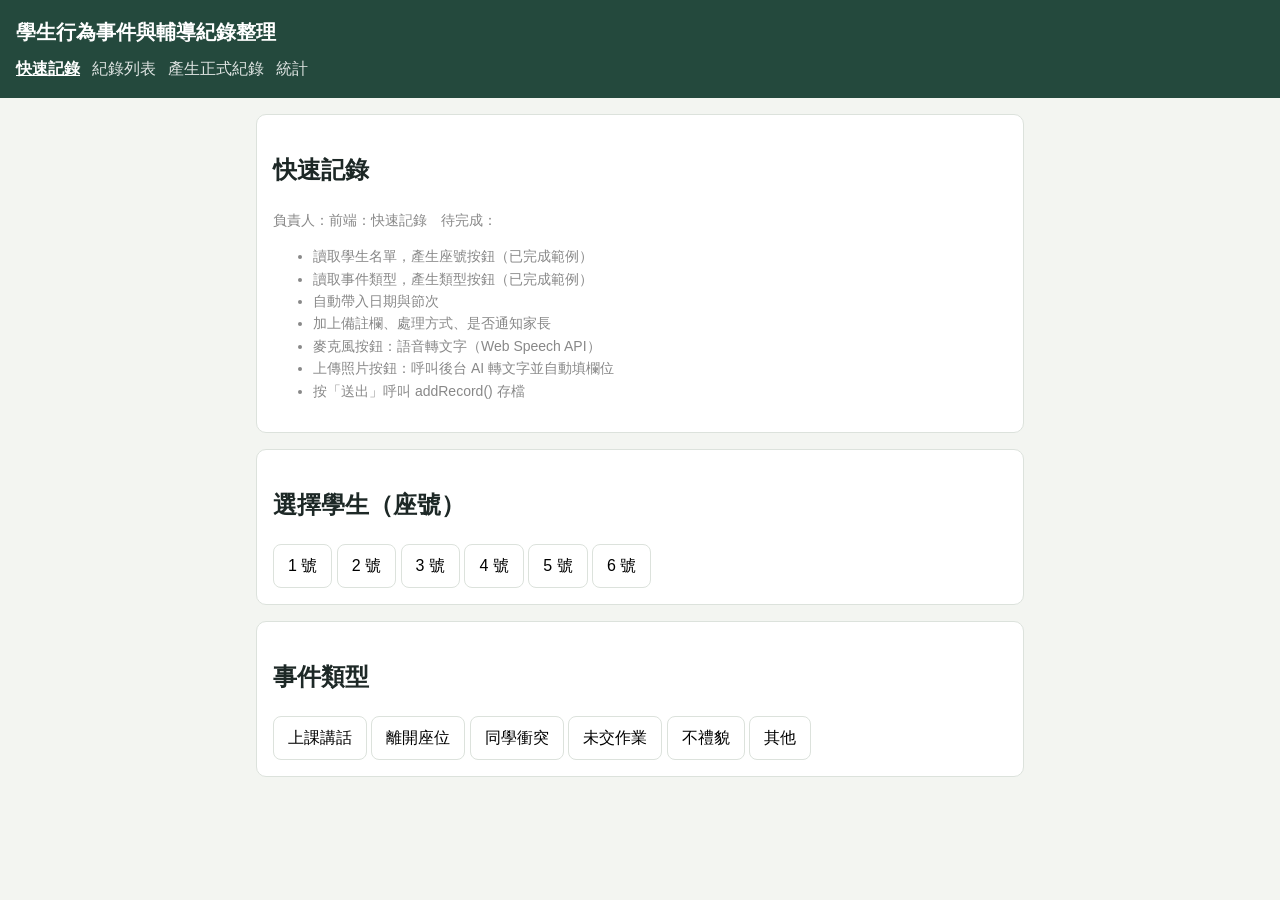
==== index.html @ 82817ef2 "Add files via upload" ====
<!DOCTYPE html>
<html lang="zh-Hant">
<head>
  <meta charset="utf-8">
  <meta name="viewport" content="width=device-width, initial-scale=1">
  <title>快速記錄｜學生行為事件與輔導紀錄整理</title>
  <link rel="stylesheet" href="css/style.css">
</head>
<body>
  <header>
    <h1>學生行為事件與輔導紀錄整理</h1>
    <nav>
      <a href="index.html" class="active">快速記錄</a>
      <a href="records.html">紀錄列表</a>
      <a href="report.html">產生正式紀錄</a>
      <a href="stats.html">統計</a>
    </nav>
  </header>
  <main>
    <div class="card">
      <h2>快速記錄</h2>
      <p class="todo">負責人：前端：快速記錄　待完成：</p>
      <ul class="todo">
        <li>讀取學生名單，產生座號按鈕（已完成範例）</li>
        <li>讀取事件類型，產生類型按鈕（已完成範例）</li>
        <li>自動帶入日期與節次</li>
        <li>加上備註欄、處理方式、是否通知家長</li>
        <li>麥克風按鈕：語音轉文字（Web Speech API）</li>
        <li>上傳照片按鈕：呼叫後台 AI 轉文字並自動填欄位</li>
        <li>按「送出」呼叫 addRecord() 存檔</li>
      </ul>
    </div>
    <div class="card">
      <h2>選擇學生（座號）</h2>
      <div id="seats"></div>
    </div>
    <div class="card">
      <h2>事件類型</h2>
      <div id="types"></div>
    </div>
  </main>
  <script src="js/storage.js"></script>
  <script>
    // 範例：從 storage.js 讀取資料，自動產生按鈕
    function pick(btn) {
      btn.parentElement.querySelectorAll('button').forEach(b => b.classList.remove('selected'));
      btn.classList.add('selected');
    }
    getStudents().then(list => {
      document.getElementById('seats').innerHTML =
        list.map(s => `<button onclick="pick(this)">${s.seat} 號</button>`).join(' ');
    });
    getTypes().then(list => {
      document.getElementById('types').innerHTML =
        list.map(t => `<button onclick="pick(this)">${t}</button>`).join(' ');
    });
  </script>
</body>
</html>
---- css/style.css ----
/* 共用樣式：所有頁面都會引入這個檔案 */
:root {
  --green: #24493D;
  --bg: #F3F5F1;
  --ink: #1D2826;
  --line: #DCE2DC;
}
* { box-sizing: border-box; }
body {
  margin: 0;
  background: var(--bg);
  color: var(--ink);
  font-family: "Noto Sans TC", "Microsoft JhengHei", sans-serif;
  line-height: 1.6;
}
header {
  background: var(--green);
  color: #fff;
  padding: 16px;
}
header h1 { margin: 0; font-size: 20px; }
nav { display: flex; gap: 12px; margin-top: 8px; flex-wrap: wrap; }
nav a { color: #fff; opacity: .85; text-decoration: none; }
nav a.active { opacity: 1; font-weight: bold; text-decoration: underline; }
main { max-width: 800px; margin: 0 auto; padding: 16px; }
.card {
  background: #fff;
  border: 1px solid var(--line);
  border-radius: 10px;
  padding: 16px;
  margin-bottom: 16px;
}
.todo { color: #888; font-size: 14px; }
button {
  font: inherit;
  padding: 8px 14px;
  border-radius: 8px;
  border: 1px solid var(--line);
  background: #fff;
  cursor: pointer;
}
button.selected { background: var(--green); color: #fff; }
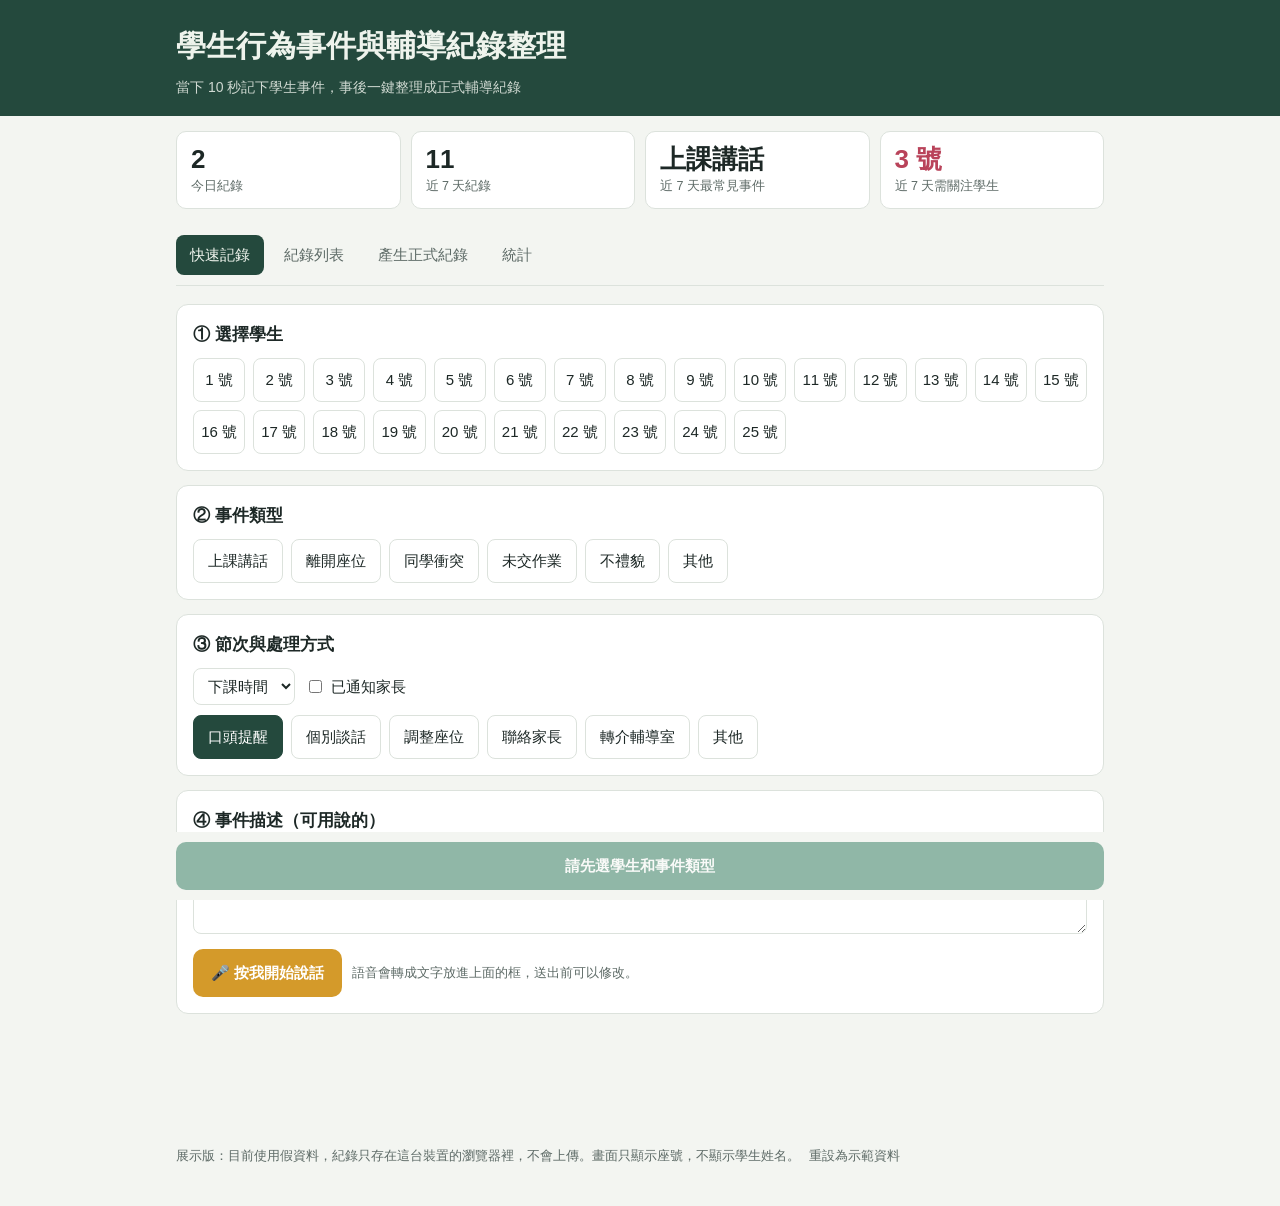
==== commit cea1977e: "Update index.html" ====
--- a/index.html
+++ b/index.html
@@ -1,59 +1,429 @@
 <!DOCTYPE html>
 <html lang="zh-Hant">
 <head>
-  <meta charset="utf-8">
-  <meta name="viewport" content="width=device-width, initial-scale=1">
-  <title>快速記錄｜學生行為事件與輔導紀錄整理</title>
-  <link rel="stylesheet" href="css/style.css">
+<meta charset="utf-8">
+<meta name="viewport" content="width=device-width, initial-scale=1">
+<title>學生行為事件與輔導紀錄整理</title>
+<style>
+/* ===== 共用樣式 ===== */
+:root{
+  --bg:#F3F5F1; --paper:#fff; --ink:#1D2826; --muted:#5E6B67; --line:#DCE2DC;
+  --board:#24493D; --board-ink:#EEF3EC; --accent:#2F7A5F; --warn:#B9435A; --chip:#E8EEE8; --gold:#D49A2A;
+}
+*{box-sizing:border-box}
+[hidden]{display:none!important}
+body{margin:0;background:var(--bg);color:var(--ink);font-family:"Noto Sans TC","PingFang TC","Microsoft JhengHei",sans-serif;font-size:15px;line-height:1.6}
+header{background:var(--board);color:var(--board-ink)}
+.wrap{max-width:960px;margin:0 auto;padding:0 16px}
+header .wrap{padding-top:22px;padding-bottom:18px;display:grid;gap:6px}
+header h1{margin:0;font-size:clamp(22px,4.5vw,30px)}
+header p{margin:0;opacity:.85;font-size:14px}
+.kpis{display:grid;grid-template-columns:repeat(4,1fr);gap:10px;margin-top:-1px;padding-top:16px}
+.kpi{background:var(--paper);border:1px solid var(--line);border-radius:10px;padding:12px 14px}
+.kpi .v{font-size:26px;font-weight:700;line-height:1.2}
+.kpi .l{font-size:12.5px;color:var(--muted)}
+.kpi.hot .v{color:var(--warn)}
+nav.tabs{position:sticky;top:0;z-index:5;background:var(--bg);display:flex;gap:6px;overflow-x:auto;padding:12px 0 10px;border-bottom:1px solid var(--line);margin-top:14px}
+nav.tabs button{flex:none;font:inherit;font-weight:500;border:0;border-radius:8px;padding:8px 14px;background:transparent;color:var(--muted);cursor:pointer}
+nav.tabs button[aria-selected="true"]{background:var(--board);color:var(--board-ink)}
+section{padding:18px 0 40px}
+.card{background:var(--paper);border:1px solid var(--line);border-radius:12px;padding:16px;margin-bottom:14px}
+.card h2{margin:0 0 10px;font-size:17px}
+.hint{font-size:13px;color:var(--muted);margin:0}
+.grid-seats{display:grid;grid-template-columns:repeat(auto-fill,minmax(52px,1fr));gap:8px}
+.chips{display:flex;flex-wrap:wrap;gap:8px}
+button.pick{font:inherit;border:1px solid var(--line);background:var(--paper);color:var(--ink);border-radius:8px;padding:9px 6px;cursor:pointer;min-height:44px}
+.chips button.pick{padding:8px 14px}
+button.pick[aria-pressed="true"]{background:var(--board);color:#fff;border-color:var(--board)}
+.row{display:flex;gap:10px;flex-wrap:wrap;align-items:center}
+select,input,textarea{font:inherit;border:1px solid var(--line);border-radius:8px;padding:8px 10px;background:var(--paper);color:var(--ink)}
+textarea{width:100%;min-height:90px;resize:vertical}
+.btn{font:inherit;font-weight:700;border:0;border-radius:10px;padding:12px 18px;background:var(--accent);color:#fff;cursor:pointer}
+.btn.ghost{background:var(--chip);color:var(--ink);font-weight:500}
+.btn.mic{background:var(--gold)}
+.btn.mic.on{background:var(--warn)}
+.btn:disabled{opacity:.5;cursor:not-allowed}
+.submit-bar{position:sticky;bottom:0;background:var(--bg);padding:10px 0;display:flex;gap:10px;align-items:center}
+.submit-bar .btn{flex:1}
+.toast{position:fixed;left:50%;bottom:24px;transform:translateX(-50%);background:var(--ink);color:#fff;padding:10px 18px;border-radius:999px;font-size:14px;z-index:20}
+table{width:100%;border-collapse:collapse;font-size:14px}
+th,td{text-align:left;padding:8px 6px;border-bottom:1px solid var(--line);vertical-align:top}
+th{font-size:12.5px;color:var(--muted);font-weight:500}
+.tag{display:inline-block;font-size:12px;padding:1px 8px;border-radius:4px;background:var(--chip)}
+.tag.yes{background:#F6DDE2;color:var(--warn)}
+.del{border:0;background:none;color:var(--muted);cursor:pointer;font-size:13px}
+.table-wrap{overflow-x:auto}
+.bars{display:grid;gap:10px}
+.bar .top{display:flex;justify-content:space-between;font-size:14px}
+.bar .track{height:16px;background:var(--chip);border-radius:4px;overflow:hidden}
+.bar .track span{display:block;height:100%;background:var(--accent)}
+.bar.first .track span{background:var(--warn)}
+.stats-grid{display:grid;grid-template-columns:1fr 1fr;gap:14px}
+#reportText{min-height:320px;font-size:14.5px;line-height:1.8}
+footer{font-size:12.5px;color:var(--muted);padding:10px 0 40px}
+@media (max-width:720px){.kpis{grid-template-columns:repeat(2,1fr)}.stats-grid{grid-template-columns:1fr}}
+@media print{header,nav,.kpis,footer,.no-print{display:none!important}section{padding:0}#reportText{border:0;min-height:0}}
+</style>
 </head>
 <body>
-  <header>
+
+<header>
+  <div class="wrap">
     <h1>學生行為事件與輔導紀錄整理</h1>
-    <nav>
-      <a href="index.html" class="active">快速記錄</a>
-      <a href="records.html">紀錄列表</a>
-      <a href="report.html">產生正式紀錄</a>
-      <a href="stats.html">統計</a>
-    </nav>
-  </header>
-  <main>
-    <div class="card">
-      <h2>快速記錄</h2>
-      <p class="todo">負責人：前端：快速記錄　待完成：</p>
-      <ul class="todo">
-        <li>讀取學生名單，產生座號按鈕（已完成範例）</li>
-        <li>讀取事件類型，產生類型按鈕（已完成範例）</li>
-        <li>自動帶入日期與節次</li>
-        <li>加上備註欄、處理方式、是否通知家長</li>
-        <li>麥克風按鈕：語音轉文字（Web Speech API）</li>
-        <li>上傳照片按鈕：呼叫後台 AI 轉文字並自動填欄位</li>
-        <li>按「送出」呼叫 addRecord() 存檔</li>
-      </ul>
-    </div>
-    <div class="card">
-      <h2>選擇學生（座號）</h2>
-      <div id="seats"></div>
-    </div>
-    <div class="card">
-      <h2>事件類型</h2>
-      <div id="types"></div>
-    </div>
-  </main>
-  <script src="js/storage.js"></script>
-  <script>
-    // 範例：從 storage.js 讀取資料，自動產生按鈕
-    function pick(btn) {
-      btn.parentElement.querySelectorAll('button').forEach(b => b.classList.remove('selected'));
-      btn.classList.add('selected');
-    }
-    getStudents().then(list => {
-      document.getElementById('seats').innerHTML =
-        list.map(s => `<button onclick="pick(this)">${s.seat} 號</button>`).join(' ');
-    });
-    getTypes().then(list => {
-      document.getElementById('types').innerHTML =
-        list.map(t => `<button onclick="pick(this)">${t}</button>`).join(' ');
-    });
-  </script>
+    <p>當下 10 秒記下學生事件，事後一鍵整理成正式輔導紀錄</p>
+  </div>
+</header>
+
+<main class="wrap">
+  <!-- ===== 上方摘要數字 ===== -->
+  <div class="kpis">
+    <div class="kpi"><div class="v" id="kToday">0</div><div class="l">今日紀錄</div></div>
+    <div class="kpi"><div class="v" id="kWeek">0</div><div class="l">近 7 天紀錄</div></div>
+    <div class="kpi"><div class="v" id="kType">—</div><div class="l">近 7 天最常見事件</div></div>
+    <div class="kpi hot"><div class="v" id="kSeat">—</div><div class="l">近 7 天需關注學生</div></div>
+  </div>
+
+  <nav class="tabs" role="tablist">
+    <button role="tab" data-tab="record" aria-selected="true">快速記錄</button>
+    <button role="tab" data-tab="list" aria-selected="false">紀錄列表</button>
+    <button role="tab" data-tab="report" aria-selected="false">產生正式紀錄</button>
+    <button role="tab" data-tab="stats" aria-selected="false">統計</button>
+  </nav>
+
+  <!-- ===== 分頁 1：快速記錄（負責人：＿＿＿） ===== -->
+  <section data-tab="record">
+    <div class="card">
+      <h2>① 選擇學生</h2>
+      <div class="grid-seats" id="seats"></div>
+    </div>
+    <div class="card">
+      <h2>② 事件類型</h2>
+      <div class="chips" id="types"></div>
+    </div>
+    <div class="card">
+      <h2>③ 節次與處理方式</h2>
+      <div class="row" style="margin-bottom:10px">
+        <select id="period" aria-label="節次"></select>
+        <label class="row" style="gap:6px"><input type="checkbox" id="notify"> 已通知家長</label>
+      </div>
+      <div class="chips" id="actions"></div>
+    </div>
+    <div class="card">
+      <h2>④ 事件描述（可用說的）</h2>
+      <textarea id="note" placeholder="例如：上課一直和隔壁同學講話，提醒兩次仍持續"></textarea>
+      <div class="row" style="margin-top:8px">
+        <button class="btn mic" id="micBtn" type="button">🎤 按我開始說話</button>
+        <p class="hint" id="micHint">語音會轉成文字放進上面的框，送出前可以修改。</p>
+      </div>
+    </div>
+    <div class="submit-bar">
+      <button class="btn" id="saveBtn" type="button" disabled>請先選學生和事件類型</button>
+    </div>
+  </section>
+
+  <!-- ===== 分頁 2：紀錄列表（負責人：＿＿＿） ===== -->
+  <section data-tab="list" hidden>
+    <div class="card">
+      <div class="row" style="margin-bottom:12px">
+        <select id="fSeat" aria-label="篩選座號"><option value="">全部學生</option></select>
+        <select id="fType" aria-label="篩選事件"><option value="">全部事件</option></select>
+        <span class="hint" id="listCount"></span>
+      </div>
+      <div class="table-wrap">
+        <table>
+          <thead><tr><th>時間</th><th>座號</th><th>節次</th><th>事件</th><th>描述</th><th>處理</th><th></th></tr></thead>
+          <tbody id="listBody"></tbody>
+        </table>
+      </div>
+    </div>
+  </section>
+
+  <!-- ===== 分頁 3：產生正式紀錄（負責人：＿＿＿） ===== -->
+  <section data-tab="report" hidden>
+    <div class="card no-print">
+      <div class="row">
+        <select id="rSeat" aria-label="學生"></select>
+        <label class="row" style="gap:6px">從 <input type="date" id="rFrom"></label>
+        <label class="row" style="gap:6px">到 <input type="date" id="rTo"></label>
+        <button class="btn" id="genBtn" type="button">產生紀錄</button>
+      </div>
+      <p class="hint" style="margin-top:8px">產生後可直接修改文字，確認無誤再複製或列印。</p>
+    </div>
+    <div class="card">
+      <textarea id="reportText" placeholder="選擇學生與日期範圍後，按「產生紀錄」"></textarea>
+      <div class="row no-print" style="margin-top:10px">
+        <button class="btn ghost" id="copyBtn" type="button">複製文字</button>
+        <button class="btn ghost" id="printBtn" type="button">列印</button>
+      </div>
+    </div>
+  </section>
+
+  <!-- ===== 分頁 4：統計（負責人：＿＿＿） ===== -->
+  <section data-tab="stats" hidden>
+    <p class="hint" style="margin-bottom:12px">統計範圍：全部紀錄</p>
+    <div class="stats-grid">
+      <div class="card"><h2>事件類型</h2><div class="bars" id="sType"></div></div>
+      <div class="card"><h2>哪一節最常發生</h2><div class="bars" id="sPeriod"></div></div>
+      <div class="card"><h2>紀錄最多的學生（前 5 名）</h2><div class="bars" id="sSeat"></div></div>
+      <div class="card"><h2>處理方式</h2><div class="bars" id="sAction"></div></div>
+    </div>
+  </section>
+
+  <footer>
+    展示版：目前使用假資料，紀錄只存在這台裝置的瀏覽器裡，不會上傳。畫面只顯示座號，不顯示學生姓名。
+    <button class="del" id="resetBtn" type="button">重設為示範資料</button>
+  </footer>
+</main>
+
+<div class="toast" id="toast" hidden></div>
+
+<script>
+/* ===== 設定（之後改由 Google 試算表讀取） ===== */
+const CLASS_NAME = '501';
+const SEAT_COUNT = 25;
+const TYPES = ['上課講話', '離開座位', '同學衝突', '未交作業', '不禮貌', '其他'];
+const ACTIONS = ['口頭提醒', '個別談話', '調整座位', '聯絡家長', '轉介輔導室', '其他'];
+const PERIODS = [
+  ['早自習', '07:40', '08:30'], ['第一節', '08:40', '09:20'], ['第二節', '09:30', '10:10'],
+  ['第三節', '10:30', '11:10'], ['第四節', '11:20', '12:00'], ['午休', '12:00', '13:25'],
+  ['第五節', '13:30', '14:10'], ['第六節', '14:20', '15:00'], ['第七節', '15:10', '15:50'],
+  ['下課時間', '', '']
+];
+const STORE_KEY = 'behavior-records-v1';
+
+/* ===== 資料存取（之後改成呼叫 Apps Script，其他程式不用動） ===== */
+function pad(n) { return String(n).padStart(2, '0'); }
+function fmtDate(d) { return d.getFullYear() + '-' + pad(d.getMonth() + 1) + '-' + pad(d.getDate()); }
+function fmtTime(d) { return fmtDate(d) + ' ' + pad(d.getHours()) + ':' + pad(d.getMinutes()); }
+
+function demoRecords() {
+  // 以今天為基準，產生近兩週的假資料
+  const seed = [
+    [0, '09:35', 3, '第二節', '上課講話', '和隔壁同學聊天，提醒兩次仍持續', '口頭提醒', false],
+    [0, '13:40', 12, '第五節', '同學衝突', '打掃時與 7 號爭執推擠', '個別談話', true],
+    [1, '08:50', 3, '第一節', '未交作業', '數學習作未交', '口頭提醒', false],
+    [1, '10:35', 18, '第三節', '離開座位', '上課中多次離座走動', '調整座位', false],
+    [1, '13:35', 3, '第五節', '上課講話', '午休後精神亢奮，持續講話', '個別談話', false],
+    [2, '09:40', 7, '第二節', '不禮貌', '被提醒時頂嘴', '個別談話', false],
+    [2, '14:25', 12, '第六節', '上課講話', '', '口頭提醒', false],
+    [3, '08:45', 21, '第一節', '未交作業', '國語作業連續第三天未交', '聯絡家長', true],
+    [3, '11:25', 3, '第四節', '離開座位', '', '口頭提醒', false],
+    [4, '13:45', 18, '第五節', '同學衝突', '下課搶球發生口角', '個別談話', false],
+    [6, '09:30', 12, '第二節', '上課講話', '', '口頭提醒', false],
+    [7, '13:30', 3, '第五節', '不禮貌', '對科任老師沒禮貌回話', '聯絡家長', true],
+    [8, '10:40', 9, '第三節', '其他', '身體不舒服趴睡，已請保健室協助', '其他', false],
+    [9, '08:40', 21, '第一節', '未交作業', '', '口頭提醒', false],
+    [10, '14:30', 12, '第六節', '同學衝突', '分組活動時與同學爭吵', '轉介輔導室', true],
+    [12, '13:40', 7, '第五節', '上課講話', '', '口頭提醒', false]
+  ];
+  return seed.map(function (s, i) {
+    const d = new Date(); d.setDate(d.getDate() - s[0]);
+    const hm = s[1].split(':'); d.setHours(+hm[0], +hm[1], 0, 0);
+    return { id: 'demo' + i, time: fmtTime(d), class: CLASS_NAME, seat: s[2], period: s[3], type: s[4], note: s[5], action: s[6], notifyParent: s[7] };
+  });
+}
+let memoryRecords = null; // 瀏覽器不允許儲存時的備用
+function loadRecords() {
+  try {
+    const raw = localStorage.getItem(STORE_KEY);
+    if (raw) return JSON.parse(raw);
+  } catch (e) {}
+  if (memoryRecords) return memoryRecords;
+  const demo = demoRecords(); saveRecords(demo); return demo;
+}
+function saveRecords(list) {
+  memoryRecords = list;
+  try { localStorage.setItem(STORE_KEY, JSON.stringify(list)); } catch (e) {}
+}
+function addRecord(r) { const list = loadRecords(); list.push(r); saveRecords(list); }
+function deleteRecord(id) { saveRecords(loadRecords().filter(function (r) { return r.id !== id; })); }
+
+/* ===== 小工具 ===== */
+const $ = function (id) { return document.getElementById(id); };
+function esc(s) { return String(s).replace(/[&<>"]/g, function (c) { return { '&': '&amp;', '<': '&lt;', '>': '&gt;', '"': '&quot;' }[c]; }); }
+function toast(msg) { const t = $('toast'); t.textContent = msg; t.hidden = false; clearTimeout(toast.t); toast.t = setTimeout(function () { t.hidden = true; }, 2200); }
+function countBy(list, key) { const m = {}; list.forEach(function (r) { m[r[key]] = (m[r[key]] || 0) + 1; }); return Object.entries(m).sort(function (a, b) { return b[1] - a[1]; }); }
+function sortedRecords() { return loadRecords().slice().sort(function (a, b) { return b.time.localeCompare(a.time); }); }
+function currentPeriod() {
+  const now = new Date(); const hm = pad(now.getHours()) + ':' + pad(now.getMinutes());
+  const p = PERIODS.find(function (p) { return p[1] && hm >= p[1] && hm <= p[2]; });
+  return p ? p[0] : '下課時間';
+}
+
+/* ===== 分頁切換 ===== */
+const tabBtns = document.querySelectorAll('nav.tabs button');
+tabBtns.forEach(function (b) {
+  b.addEventListener('click', function () {
+    tabBtns.forEach(function (x) { x.setAttribute('aria-selected', x === b); });
+    document.querySelectorAll('section[data-tab]').forEach(function (s) { s.hidden = s.dataset.tab !== b.dataset.tab; });
+    renderAll();
+  });
+});
+
+/* ===== 分頁 1：快速記錄 ===== */
+const form = { seat: null, type: null, action: '口頭提醒' };
+function pickGroup(containerId, values, key, labelFn) {
+  $(containerId).innerHTML = values.map(function (v) {
+    return '<button type="button" class="pick" data-v="' + esc(v) + '" aria-pressed="' + (form[key] == v) + '">' + esc(labelFn ? labelFn(v) : v) + '</button>';
+  }).join('');
+  $(containerId).onclick = function (e) {
+    const b = e.target.closest('button.pick'); if (!b) return;
+    form[key] = key === 'seat' ? +b.dataset.v : b.dataset.v;
+    this.querySelectorAll('button').forEach(function (x) { x.setAttribute('aria-pressed', x === b); });
+    updateSaveBtn();
+  };
+}
+function setupRecordForm() {
+  const seats = []; for (let i = 1; i <= SEAT_COUNT; i++) seats.push(i);
+  pickGroup('seats', seats, 'seat', function (v) { return v + ' 號'; });
+  pickGroup('types', TYPES, 'type');
+  pickGroup('actions', ACTIONS, 'action');
+  $('period').innerHTML = PERIODS.map(function (p) { return '<option>' + p[0] + '</option>'; }).join('');
+  $('period').value = currentPeriod();
+}
+function updateSaveBtn() {
+  const ok = form.seat && form.type;
+  $('saveBtn').disabled = !ok;
+  $('saveBtn').textContent = ok ? '送出：' + form.seat + ' 號・' + form.type : '請先選學生和事件類型';
+}
+$('saveBtn').addEventListener('click', function () {
+  addRecord({
+    id: 'r' + Date.now(), time: fmtTime(new Date()), class: CLASS_NAME, seat: form.seat,
+    period: $('period').value, type: form.type, note: $('note').value.trim(),
+    action: form.action, notifyParent: $('notify').checked
+  });
+  toast('已記錄：' + form.seat + ' 號・' + form.type);
+  form.seat = null; form.type = null; form.action = '口頭提醒';
+  $('note').value = ''; $('notify').checked = false;
+  setupRecordForm(); updateSaveBtn(); renderKpis();
+});
+
+/* ===== 語音輸入（Web Speech API） ===== */
+(function setupMic() {
+  const SR = window.SpeechRecognition || window.webkitSpeechRecognition;
+  const btn = $('micBtn');
+  if (!SR) {
+    btn.disabled = true;
+    $('micHint').textContent = '這個瀏覽器不支援語音輸入，可改用手機鍵盤上的麥克風。';
+    return;
+  }
+  const rec = new SR(); rec.lang = 'zh-TW'; rec.interimResults = true; rec.continuous = false;
+  let base = '', on = false;
+  rec.onresult = function (e) {
+    let text = ''; for (let i = 0; i < e.results.length; i++) text += e.results[i][0].transcript;
+    $('note').value = base + text;
+  };
+  rec.onend = function () { on = false; btn.classList.remove('on'); btn.textContent = '🎤 按我開始說話'; };
+  rec.onerror = function (e) { $('micHint').textContent = '語音辨識失敗（' + e.error + '），請確認已允許使用麥克風。'; };
+  btn.addEventListener('click', function () {
+    if (on) { rec.stop(); return; }
+    base = $('note').value ? $('note').value + '，' : '';
+    try { rec.start(); on = true; btn.classList.add('on'); btn.textContent = '⏹ 說完了，按我停止'; } catch (e) {}
+  });
+})();
+
+/* ===== 分頁 2：紀錄列表 ===== */
+function renderList() {
+  const fs = $('fSeat').value, ft = $('fType').value;
+  const list = sortedRecords().filter(function (r) { return (!fs || r.seat == fs) && (!ft || r.type === ft); });
+  $('listCount').textContent = '共 ' + list.length + ' 筆';
+  $('listBody').innerHTML = list.map(function (r) {
+    return '<tr><td>' + esc(r.time.slice(5)) + '</td><td>' + r.seat + ' 號</td><td>' + esc(r.period) + '</td>' +
+      '<td><span class="tag">' + esc(r.type) + '</span></td><td>' + esc(r.note || '—') + '</td>' +
+      '<td>' + esc(r.action) + (r.notifyParent ? ' <span class="tag yes">已通知家長</span>' : '') + '</td>' +
+      '<td><button class="del" data-id="' + esc(r.id) + '">刪除</button></td></tr>';
+  }).join('') || '<tr><td colspan="7" class="hint">沒有符合的紀錄</td></tr>';
+}
+function setupFilters() {
+  let opts = '<option value="">全部學生</option>';
+  for (let i = 1; i <= SEAT_COUNT; i++) opts += '<option value="' + i + '">' + i + ' 號</option>';
+  $('fSeat').innerHTML = opts;
+  $('fType').innerHTML = '<option value="">全部事件</option>' + TYPES.map(function (t) { return '<option>' + t + '</option>'; }).join('');
+  $('fSeat').onchange = $('fType').onchange = renderList;
+  $('listBody').onclick = function (e) {
+    const b = e.target.closest('button.del'); if (!b) return;
+    deleteRecord(b.dataset.id); renderList(); renderKpis(); toast('已刪除一筆紀錄');
+  };
+}
+
+/* ===== 分頁 3：產生正式紀錄 ===== */
+function setupReport() {
+  let opts = ''; for (let i = 1; i <= SEAT_COUNT; i++) opts += '<option value="' + i + '">' + i + ' 號</option>';
+  $('rSeat').innerHTML = opts;
+  const today = new Date(), from = new Date(); from.setDate(today.getDate() - 13);
+  $('rFrom').value = fmtDate(from); $('rTo').value = fmtDate(today);
+  const top = countBy(loadRecords(), 'seat')[0]; if (top) $('rSeat').value = top[0];
+}
+$('genBtn').addEventListener('click', function () {
+  const seat = +$('rSeat').value, from = $('rFrom').value, to = $('rTo').value;
+  const list = loadRecords().filter(function (r) { const d = r.time.slice(0, 10); return r.seat === seat && d >= from && d <= to; })
+    .sort(function (a, b) { return a.time.localeCompare(b.time); });
+  if (!list.length) { $('reportText').value = ''; toast('這段期間沒有 ' + seat + ' 號的紀錄'); return; }
+  const types = countBy(list, 'type').map(function (t) { return t[0] + ' ' + t[1] + ' 次'; }).join('、');
+  const notified = list.filter(function (r) { return r.notifyParent; }).length;
+  const lines = [];
+  lines.push('學生輔導紀錄');
+  lines.push('');
+  lines.push('一、基本資料');
+  lines.push('班級：' + CLASS_NAME + '　座號：' + seat + ' 號　姓名：＿＿＿＿＿＿');
+  lines.push('紀錄期間：' + from + ' 至 ' + to);
+  lines.push('');
+  lines.push('二、事件摘要');
+  lines.push('期間共記錄 ' + list.length + ' 次事件，類型分布為：' + types + '。其中 ' + notified + ' 次已通知家長。');
+  lines.push('');
+  lines.push('三、事件經過');
+  list.forEach(function (r, i) {
+    lines.push((i + 1) + '. ' + r.time.slice(0, 10) + '（' + r.period + '）' + r.type + (r.note ? '：' + r.note : '') + '。處理方式：' + r.action + (r.notifyParent ? '，已通知家長' : '') + '。');
+  });
+  lines.push('');
+  lines.push('四、教師觀察與後續追蹤');
+  lines.push('（請老師補充：學生近況、可能原因、後續輔導計畫）');
+  lines.push('');
+  lines.push('紀錄教師：＿＿＿＿＿＿　日期：' + fmtDate(new Date()));
+  $('reportText').value = lines.join('\n');
+  toast('已產生，可直接修改內容');
+});
+$('copyBtn').addEventListener('click', function () {
+  const t = $('reportText');
+  if (!t.value) return;
+  (navigator.clipboard ? navigator.clipboard.writeText(t.value) : Promise.reject())
+    .then(function () { toast('已複製'); })
+    .catch(function () { t.select(); document.execCommand('copy'); toast('已複製'); });
+});
+$('printBtn').addEventListener('click', function () { window.print(); });
+
+/* ===== 分頁 4：統計 ===== */
+function bars(id, pairs, labelFn) {
+  const max = pairs.length ? pairs[0][1] : 1;
+  $(id).innerHTML = pairs.map(function (p, i) {
+    return '<div class="bar' + (i === 0 ? ' first' : '') + '"><div class="top"><span>' + esc(labelFn ? labelFn(p[0]) : p[0]) + '</span><b>' + p[1] + '</b></div>' +
+      '<div class="track"><span style="width:' + (p[1] / max * 100) + '%"></span></div></div>';
+  }).join('') || '<p class="hint">還沒有紀錄</p>';
+}
+function renderStats() {
+  const list = loadRecords();
+  bars('sType', countBy(list, 'type'));
+  bars('sPeriod', countBy(list, 'period'));
+  bars('sSeat', countBy(list, 'seat').slice(0, 5), function (s) { return s + ' 號'; });
+  bars('sAction', countBy(list, 'action'));
+}
+
+/* ===== 上方摘要數字 ===== */
+function renderKpis() {
+  const list = loadRecords(), today = fmtDate(new Date());
+  const weekAgo = new Date(); weekAgo.setDate(weekAgo.getDate() - 6);
+  const week = list.filter(function (r) { return r.time.slice(0, 10) >= fmtDate(weekAgo); });
+  $('kToday').textContent = list.filter(function (r) { return r.time.slice(0, 10) === today; }).length;
+  $('kWeek').textContent = week.length;
+  const t = countBy(week, 'type')[0], s = countBy(week, 'seat')[0];
+  $('kType').textContent = t ? t[0] : '—';
+  $('kSeat').textContent = s ? s[0] + ' 號' : '—';
+}
+
+function renderAll() { renderKpis(); renderList(); renderStats(); }
+$('resetBtn').addEventListener('click', function () { saveRecords(demoRecords()); setupReport(); renderAll(); toast('已重設為示範資料'); });
+
+setupRecordForm(); setupFilters(); setupReport(); renderAll();
+</script>
 </body>
 </html>
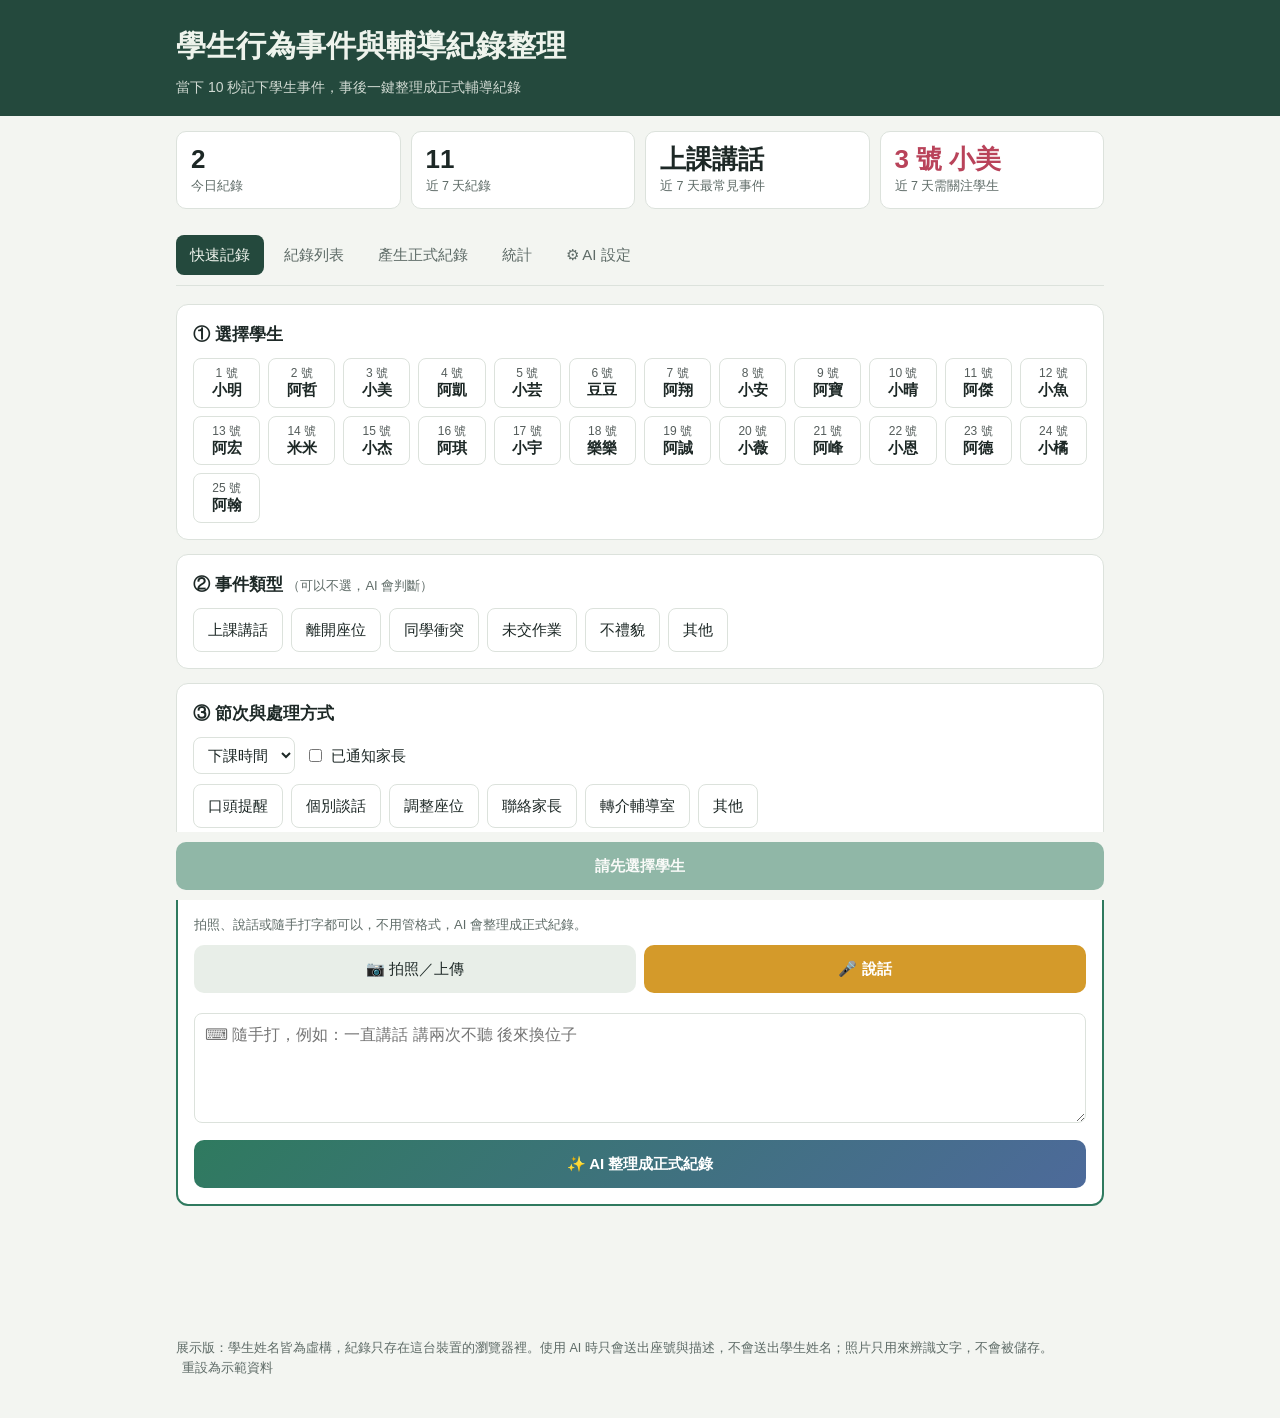
==== commit 66034843: "Update print statement from 'Hello' to 'Goodbye'" ====
--- a/index.html
+++ b/index.html
@@ -30,7 +30,10 @@
 .card{background:var(--paper);border:1px solid var(--line);border-radius:12px;padding:16px;margin-bottom:14px}
 .card h2{margin:0 0 10px;font-size:17px}
 .hint{font-size:13px;color:var(--muted);margin:0}
-.grid-seats{display:grid;grid-template-columns:repeat(auto-fill,minmax(52px,1fr));gap:8px}
+.grid-seats{display:grid;grid-template-columns:repeat(auto-fill,minmax(64px,1fr));gap:8px}
+.grid-seats button.pick{display:flex;flex-direction:column;align-items:center;line-height:1.25;padding:7px 4px}
+.grid-seats .no{font-size:12px;opacity:.75}
+.grid-seats .nm{font-weight:700}
 .chips{display:flex;flex-wrap:wrap;gap:8px}
 button.pick{font:inherit;border:1px solid var(--line);background:var(--paper);color:var(--ink);border-radius:8px;padding:9px 6px;cursor:pointer;min-height:44px}
 .chips button.pick{padding:8px 14px}
@@ -60,6 +63,38 @@
 .bar.first .track span{background:var(--warn)}
 .stats-grid{display:grid;grid-template-columns:1fr 1fr;gap:14px}
 #reportText{min-height:320px;font-size:14.5px;line-height:1.8}
+
+.quick{border:2px solid var(--accent)}
+.quick textarea{min-height:110px;font-size:16px}
+.btn.ai{background:linear-gradient(135deg,#2F7A5F,#4D6A9A)}
+.status{font-size:13.5px;margin:8px 0 0;padding:8px 12px;border-radius:8px;background:var(--chip)}
+.status.ok{background:#E3F1EA;color:#1F5A44}
+.status.warn{background:#FBEFD9;color:#7A5410}
+.status.err{background:#F6DDE2;color:var(--warn)}
+.filled{animation:flash 1.2s ease}
+@keyframes flash{0%{box-shadow:0 0 0 3px var(--gold)}100%{box-shadow:none}}
+.ai-badge{display:inline-block;font-size:12px;padding:1px 8px;border-radius:999px;background:#E3EAF5;color:#33507F;margin-left:6px;vertical-align:middle}
+.set-row{display:grid;gap:8px;margin-bottom:12px}
+.set-row input{width:100%}
+
+.inputs{display:flex;gap:8px;flex-wrap:wrap;margin-bottom:10px}
+.inputs .btn{flex:1;min-width:110px;text-align:center}
+.thumbs{display:flex;gap:8px;flex-wrap:wrap;margin-bottom:10px}
+.thumb{position:relative}
+.thumb img{width:84px;height:84px;object-fit:cover;border-radius:8px;border:1px solid var(--line);display:block}
+.thumb button{position:absolute;top:-6px;right:-6px;width:24px;height:24px;border-radius:50%;border:0;background:var(--ink);color:#fff;cursor:pointer;font-size:13px}
+.result{margin-top:14px;padding:14px;border-radius:10px;background:#F2F6F3;border:1px dashed var(--accent)}
+.result h3{margin:0 0 8px;font-size:15px}
+.raw{font-size:12.5px;color:var(--muted);margin-top:4px}
+.who{white-space:nowrap}
+.recs{display:grid;gap:10px}
+.rec{border:1px solid var(--line);border-radius:10px;padding:12px 14px;display:grid;gap:6px}
+.rec .head{display:flex;justify-content:space-between;align-items:baseline;gap:8px;flex-wrap:wrap}
+.rec .head b{font-size:16px}
+.rec .meta{font-size:13px;color:var(--muted)}
+.rec .tags{display:flex;gap:6px;flex-wrap:wrap}
+.rec p{margin:0}
+ol.howto{margin:0;padding-left:1.3em;font-size:14px}
 footer{font-size:12.5px;color:var(--muted);padding:10px 0 40px}
 @media (max-width:720px){.kpis{grid-template-columns:repeat(2,1fr)}.stats-grid{grid-template-columns:1fr}}
 @media print{header,nav,.kpis,footer,.no-print{display:none!important}section{padding:0}#reportText{border:0;min-height:0}}
@@ -88,6 +123,7 @@
     <button role="tab" data-tab="list" aria-selected="false">紀錄列表</button>
     <button role="tab" data-tab="report" aria-selected="false">產生正式紀錄</button>
     <button role="tab" data-tab="stats" aria-selected="false">統計</button>
+    <button role="tab" data-tab="settings" aria-selected="false">⚙ AI 設定</button>
   </nav>
 
   <!-- ===== 分頁 1：快速記錄（負責人：＿＿＿） ===== -->
@@ -97,7 +133,7 @@
       <div class="grid-seats" id="seats"></div>
     </div>
     <div class="card">
-      <h2>② 事件類型</h2>
+      <h2>② 事件類型 <span class="hint" style="font-weight:400">（可以不選，AI 會判斷）</span></h2>
       <div class="chips" id="types"></div>
     </div>
     <div class="card">
@@ -108,16 +144,26 @@
       </div>
       <div class="chips" id="actions"></div>
     </div>
-    <div class="card">
-      <h2>④ 事件描述（可用說的）</h2>
-      <textarea id="note" placeholder="例如：上課一直和隔壁同學講話，提醒兩次仍持續"></textarea>
-      <div class="row" style="margin-top:8px">
-        <button class="btn mic" id="micBtn" type="button">🎤 按我開始說話</button>
-        <p class="hint" id="micHint">語音會轉成文字放進上面的框，送出前可以修改。</p>
+    <div class="card quick">
+      <h2>④ 事件描述</h2>
+      <p class="hint" style="margin-bottom:10px">拍照、說話或隨手打字都可以，不用管格式，AI 會整理成正式紀錄。</p>
+      <div class="inputs">
+        <label class="btn ghost" for="photoInput" style="cursor:pointer">📷 拍照／上傳</label>
+        <input type="file" id="photoInput" accept="image/*" capture="environment" hidden>
+        <button class="btn mic" id="micBtn" type="button">🎤 說話</button>
+      </div>
+      <div class="thumbs" id="thumbs"></div>
+      <textarea id="quick" placeholder="⌨ 隨手打，例如：一直講話 講兩次不聽 後來換位子"></textarea>
+      <button class="btn ai" id="aiParseBtn" type="button" style="width:100%;margin-top:10px">✨ AI 整理成正式紀錄</button>
+      <p class="status" id="quickStatus" hidden></p>
+      <div class="result" id="resultBox" hidden>
+        <h3>整理後的紀錄（會存進紀錄列表）<span class="ai-badge" id="noteBadge" hidden>AI 已潤飾</span></h3>
+        <textarea id="note" placeholder="整理後的文字會出現在這裡，可以直接修改"></textarea>
+        <button class="btn ghost" id="polishBtn" type="button" style="margin-top:8px">✨ 再潤飾一次</button>
       </div>
     </div>
     <div class="submit-bar">
-      <button class="btn" id="saveBtn" type="button" disabled>請先選學生和事件類型</button>
+      <button class="btn" id="saveBtn" type="button" disabled>請先選擇學生</button>
     </div>
   </section>
 
@@ -129,12 +175,7 @@
         <select id="fType" aria-label="篩選事件"><option value="">全部事件</option></select>
         <span class="hint" id="listCount"></span>
       </div>
-      <div class="table-wrap">
-        <table>
-          <thead><tr><th>時間</th><th>座號</th><th>節次</th><th>事件</th><th>描述</th><th>處理</th><th></th></tr></thead>
-          <tbody id="listBody"></tbody>
-        </table>
-      </div>
+      <div class="recs" id="listBody"></div>
     </div>
   </section>
 
@@ -154,6 +195,10 @@
       <div class="row no-print" style="margin-top:10px">
         <button class="btn ghost" id="copyBtn" type="button">複製文字</button>
         <button class="btn ghost" id="printBtn" type="button">列印</button>
+        <button class="btn ai" id="aiReportBtn" type="button">✨ AI 撰寫教師觀察與建議</button>
+      </div>
+      <p class="status no-print" id="reportStatus" hidden></p>
+      <div>
       </div>
     </div>
   </section>
@@ -169,8 +214,36 @@
     </div>
   </section>
 
+  <section data-tab="settings" hidden>
+    <div class="card">
+      <h2>AI 設定</h2>
+      <div class="set-row">
+        <label for="apiKey">Gemini API 金鑰</label>
+        <input id="apiKey" type="password" placeholder="貼上以 AIza 開頭的金鑰" autocomplete="off">
+      </div>
+      <div class="row">
+        <button class="btn" id="saveKeyBtn" type="button">儲存並測試</button>
+        <button class="btn ghost" id="clearKeyBtn" type="button">清除金鑰</button>
+      </div>
+      <p class="status" id="keyStatus" hidden></p>
+    </div>
+    <div class="card">
+      <h2>怎麼取得金鑰（免費）</h2>
+      <ol class="howto">
+        <li>用 Google 帳號登入 Google AI Studio（aistudio.google.com）。</li>
+        <li>點「Get API key」→「Create API key」。</li>
+        <li>複製金鑰，貼到上面的框，按「儲存並測試」。</li>
+      </ol>
+      <p class="hint" style="margin-top:10px">金鑰只存在這台裝置的瀏覽器，不會放上 GitHub。沒設定金鑰時，「AI 幫我整理」會改用簡易規則填欄位，但不會潤飾文字。</p>
+    </div>
+    <div class="card">
+      <h2>⚠️ 隱私提醒</h2>
+      <p class="hint">Gemini 免費方案送出的內容，Google 可能用來改進產品，也可能經人工審查。所以：只輸入座號、不寫學生姓名；開發與展示只用假資料；正式使用需改用付費方案或學校核可的服務。</p>
+    </div>
+  </section>
+
   <footer>
-    展示版：目前使用假資料，紀錄只存在這台裝置的瀏覽器裡，不會上傳。畫面只顯示座號，不顯示學生姓名。
+    展示版：學生姓名皆為虛構，紀錄只存在這台裝置的瀏覽器裡。使用 AI 時只會送出座號與描述，不會送出學生姓名；照片只用來辨識文字，不會被儲存。
     <button class="del" id="resetBtn" type="button">重設為示範資料</button>
   </footer>
 </main>
@@ -190,6 +263,11 @@
   ['下課時間', '', '']
 ];
 const STORE_KEY = 'behavior-records-v1';
+// 示範用虛構綽號（之後改由 Google 試算表「學生名單」讀取）
+const ROSTER = ['小明', '阿哲', '小美', '阿凱', '小芸', '豆豆', '阿翔', '小安', '阿寶', '小晴', '阿傑', '小魚', '阿宏',
+  '米米', '小杰', '阿琪', '小宇', '樂樂', '阿誠', '小薇', '阿峰', '小恩', '阿德', '小橘', '阿翰'];
+function nameOf(seat) { return ROSTER[seat - 1] || ''; }
+function who(seat) { return seat + ' 號 ' + nameOf(seat); }
 
 /* ===== 資料存取（之後改成呼叫 Apps Script，其他程式不用動） ===== */
 function pad(n) { return String(n).padStart(2, '0'); }
@@ -198,22 +276,22 @@
 
 function demoRecords() {
   // 以今天為基準，產生近兩週的假資料
-  const seed = [
-    [0, '09:35', 3, '第二節', '上課講話', '和隔壁同學聊天，提醒兩次仍持續', '口頭提醒', false],
-    [0, '13:40', 12, '第五節', '同學衝突', '打掃時與 7 號爭執推擠', '個別談話', true],
-    [1, '08:50', 3, '第一節', '未交作業', '數學習作未交', '口頭提醒', false],
-    [1, '10:35', 18, '第三節', '離開座位', '上課中多次離座走動', '調整座位', false],
-    [1, '13:35', 3, '第五節', '上課講話', '午休後精神亢奮，持續講話', '個別談話', false],
-    [2, '09:40', 7, '第二節', '不禮貌', '被提醒時頂嘴', '個別談話', false],
+  const seed = [ // 描述欄示範「AI 整理後」的樣子
+    [0, '09:35', 3, '第二節', '上課講話', '該生上課期間與鄰座同學交談，經教師提醒兩次後仍持續。', '口頭提醒', false],
+    [0, '13:40', 12, '第五節', '同學衝突', '該生於打掃時間與另一名同學發生爭執並互相推擠，教師介入後進行個別談話。', '個別談話', true],
+    [1, '08:50', 3, '第一節', '未交作業', '該生未繳交數學習作。', '口頭提醒', false],
+    [1, '10:35', 18, '第三節', '離開座位', '該生於課堂中多次離開座位走動，教師調整其座位以利專注。', '調整座位', false],
+    [1, '13:35', 3, '第五節', '上課講話', '該生午休後於課堂中持續講話，影響上課秩序，教師課後與其個別談話。', '個別談話', false],
+    [2, '09:40', 7, '第二節', '不禮貌', '該生於教師提醒時以不禮貌語氣回應。', '個別談話', false],
     [2, '14:25', 12, '第六節', '上課講話', '', '口頭提醒', false],
-    [3, '08:45', 21, '第一節', '未交作業', '國語作業連續第三天未交', '聯絡家長', true],
+    [3, '08:45', 21, '第一節', '未交作業', '該生國語作業已連續三天未繳交，教師已聯絡家長協助督促。', '聯絡家長', true],
     [3, '11:25', 3, '第四節', '離開座位', '', '口頭提醒', false],
-    [4, '13:45', 18, '第五節', '同學衝突', '下課搶球發生口角', '個別談話', false],
+    [4, '13:45', 18, '第五節', '同學衝突', '該生下課時與同學因搶球發生口角。', '個別談話', false],
     [6, '09:30', 12, '第二節', '上課講話', '', '口頭提醒', false],
-    [7, '13:30', 3, '第五節', '不禮貌', '對科任老師沒禮貌回話', '聯絡家長', true],
-    [8, '10:40', 9, '第三節', '其他', '身體不舒服趴睡，已請保健室協助', '其他', false],
+    [7, '13:30', 3, '第五節', '不禮貌', '該生於科任課對任課教師以不禮貌語氣回話，已通知家長。', '聯絡家長', true],
+    [8, '10:40', 9, '第三節', '其他', '該生表示身體不適並趴睡，教師已請保健室協助。', '其他', false],
     [9, '08:40', 21, '第一節', '未交作業', '', '口頭提醒', false],
-    [10, '14:30', 12, '第六節', '同學衝突', '分組活動時與同學爭吵', '轉介輔導室', true],
+    [10, '14:30', 12, '第六節', '同學衝突', '該生於分組活動時與同學發生爭吵，已轉介輔導室並通知家長。', '轉介輔導室', true],
     [12, '13:40', 7, '第五節', '上課講話', '', '口頭提醒', false]
   ];
   return seed.map(function (s, i) {
@@ -261,64 +339,228 @@
 });
 
 /* ===== 分頁 1：快速記錄 ===== */
-const form = { seat: null, type: null, action: '口頭提醒' };
+const form = { seat: null, type: null, action: null };
+let photo = null; // { mime, b64, url }
+
 function pickGroup(containerId, values, key, labelFn) {
   $(containerId).innerHTML = values.map(function (v) {
-    return '<button type="button" class="pick" data-v="' + esc(v) + '" aria-pressed="' + (form[key] == v) + '">' + esc(labelFn ? labelFn(v) : v) + '</button>';
+    return '<button type="button" class="pick" data-v="' + esc(v) + '" aria-pressed="' + (form[key] == v) + '">' + (labelFn ? labelFn(v) : esc(v)) + '</button>';
   }).join('');
   $(containerId).onclick = function (e) {
     const b = e.target.closest('button.pick'); if (!b) return;
-    form[key] = key === 'seat' ? +b.dataset.v : b.dataset.v;
-    this.querySelectorAll('button').forEach(function (x) { x.setAttribute('aria-pressed', x === b); });
+    const v = key === 'seat' ? +b.dataset.v : b.dataset.v;
+    form[key] = (form[key] === v && key !== 'seat') ? null : v; // 再點一次可取消（學生除外）
+    this.querySelectorAll('button').forEach(function (x) { x.setAttribute('aria-pressed', (key === 'seat' ? +x.dataset.v : x.dataset.v) === form[key]); });
     updateSaveBtn();
   };
 }
-function setupRecordForm() {
+function setupRecordForm(keepPeriod) {
   const seats = []; for (let i = 1; i <= SEAT_COUNT; i++) seats.push(i);
-  pickGroup('seats', seats, 'seat', function (v) { return v + ' 號'; });
+  pickGroup('seats', seats, 'seat', function (v) { return '<span class="no">' + v + ' 號</span><span class="nm">' + esc(nameOf(v)) + '</span>'; });
   pickGroup('types', TYPES, 'type');
   pickGroup('actions', ACTIONS, 'action');
-  $('period').innerHTML = PERIODS.map(function (p) { return '<option>' + p[0] + '</option>'; }).join('');
-  $('period').value = currentPeriod();
+  if (!keepPeriod) {
+    $('period').innerHTML = PERIODS.map(function (p) { return '<option>' + p[0] + '</option>'; }).join('');
+    $('period').value = currentPeriod();
+  }
 }
 function updateSaveBtn() {
-  const ok = form.seat && form.type;
-  $('saveBtn').disabled = !ok;
-  $('saveBtn').textContent = ok ? '送出：' + form.seat + ' 號・' + form.type : '請先選學生和事件類型';
-}
+  const b = $('saveBtn');
+  if (!form.seat) { b.disabled = true; b.textContent = '請先選擇學生'; return; }
+  if (!form.type) { b.disabled = true; b.textContent = '請選事件類型，或按「AI 整理」自動判斷'; return; }
+  b.disabled = false; b.textContent = '送出：' + who(form.seat) + '・' + form.type;
+}
+function flash(ids) { ids.forEach(function (id) { const el = $(id); el.classList.remove('filled'); void el.offsetWidth; el.classList.add('filled'); }); }
+
 $('saveBtn').addEventListener('click', function () {
+  const raw = cleanSpoken($('quick').value);
+  const note = $('note').value.trim() || raw;
   addRecord({
     id: 'r' + Date.now(), time: fmtTime(new Date()), class: CLASS_NAME, seat: form.seat,
-    period: $('period').value, type: form.type, note: $('note').value.trim(),
-    action: form.action, notifyParent: $('notify').checked
-  });
-  toast('已記錄：' + form.seat + ' 號・' + form.type);
-  form.seat = null; form.type = null; form.action = '口頭提醒';
-  $('note').value = ''; $('notify').checked = false;
-  setupRecordForm(); updateSaveBtn(); renderKpis();
-});
-
-/* ===== 語音輸入（Web Speech API） ===== */
+    period: $('period').value, type: form.type, note: note, raw: raw !== note ? raw : '',
+    action: form.action || '口頭提醒', notifyParent: $('notify').checked
+  });
+  toast('已記錄：' + who(form.seat) + '・' + form.type);
+  form.seat = null; form.type = null; form.action = null;
+  $('note').value = ''; $('quick').value = ''; $('notify').checked = false;
+  $('noteBadge').hidden = true; $('quickStatus').hidden = true; $('resultBox').hidden = true;
+  clearPhoto(); setupRecordForm(); updateSaveBtn(); renderKpis();
+  window.scrollTo({ top: 0, behavior: 'smooth' });
+});
+
+/* ----- 照片 ----- */
+function clearPhoto() { photo = null; $('thumbs').innerHTML = ''; $('photoInput').value = ''; }
+$('photoInput').addEventListener('change', function () {
+  const f = this.files && this.files[0]; if (!f) return;
+  const img = new Image();
+  img.onload = function () {
+    // 縮小到最長邊 1280px，減少上傳量
+    const scale = Math.min(1, 1280 / Math.max(img.width, img.height));
+    const c = document.createElement('canvas'); c.width = Math.round(img.width * scale); c.height = Math.round(img.height * scale);
+    c.getContext('2d').drawImage(img, 0, 0, c.width, c.height);
+    const url = c.toDataURL('image/jpeg', 0.85);
+    photo = { mime: 'image/jpeg', b64: url.split(',')[1], url: url };
+    $('thumbs').innerHTML = '<div class="thumb"><img src="' + url + '" alt="已上傳的照片"><button type="button" id="rmPhoto" aria-label="移除照片">✕</button></div>';
+    $('rmPhoto').onclick = clearPhoto;
+    URL.revokeObjectURL(img.src);
+  };
+  img.src = URL.createObjectURL(f);
+});
+
+/* ----- 語音（Web Speech API） ----- */
 (function setupMic() {
   const SR = window.SpeechRecognition || window.webkitSpeechRecognition;
   const btn = $('micBtn');
-  if (!SR) {
-    btn.disabled = true;
-    $('micHint').textContent = '這個瀏覽器不支援語音輸入，可改用手機鍵盤上的麥克風。';
-    return;
-  }
+  if (!SR) { btn.disabled = true; btn.title = '這個瀏覽器不支援語音輸入，可用手機鍵盤上的麥克風'; return; }
   const rec = new SR(); rec.lang = 'zh-TW'; rec.interimResults = true; rec.continuous = false;
   let base = '', on = false;
   rec.onresult = function (e) {
     let text = ''; for (let i = 0; i < e.results.length; i++) text += e.results[i][0].transcript;
-    $('note').value = base + text;
+    $('quick').value = base + text;
   };
-  rec.onend = function () { on = false; btn.classList.remove('on'); btn.textContent = '🎤 按我開始說話'; };
-  rec.onerror = function (e) { $('micHint').textContent = '語音辨識失敗（' + e.error + '），請確認已允許使用麥克風。'; };
+  rec.onend = function () { on = false; btn.classList.remove('on'); btn.textContent = '🎤 說話'; };
+  rec.onerror = function (e) { setStatus('quickStatus', 'err', '語音辨識失敗（' + e.error + '），請確認已允許使用麥克風。'); };
   btn.addEventListener('click', function () {
     if (on) { rec.stop(); return; }
-    base = $('note').value ? $('note').value + '，' : '';
-    try { rec.start(); on = true; btn.classList.add('on'); btn.textContent = '⏹ 說完了，按我停止'; } catch (e) {}
+    base = $('quick').value ? $('quick').value + ' ' : '';
+    try { rec.start(); on = true; btn.classList.add('on'); btn.textContent = '⏹ 說完了'; } catch (e) {}
+  });
+})();
+
+/* ===== AI（Gemini API） ===== */
+const KEY_STORE = 'gemini-key', MODEL_STORE = 'gemini-model';
+let memKey = '';
+function getKey() { try { return localStorage.getItem(KEY_STORE) || memKey; } catch (e) { return memKey; } }
+function setStatus(id, kind, msg) { const el = $(id); el.className = 'status ' + kind; el.textContent = msg; el.hidden = !msg; }
+
+async function pickModel(key) {
+  // 自動找可用的 Flash 模型（模型名稱會隨 Google 更新而改變）
+  const res = await fetch('https://generativelanguage.googleapis.com/v1beta/models?pageSize=200', { headers: { 'x-goog-api-key': key } });
+  if (!res.ok) throw new Error(res.status === 400 || res.status === 403 ? '金鑰無效' : '連線失敗（' + res.status + '）');
+  const data = await res.json();
+  const ok = (data.models || []).filter(function (m) {
+    return (m.supportedGenerationMethods || []).indexOf('generateContent') >= 0 && /flash/.test(m.name) &&
+      !/lite|image|tts|live|audio|embed|exp|preview/.test(m.name);
+  }).map(function (m) { return m.name.replace('models/', ''); });
+  const ver = function (n) { const v = n.match(/(\d+(?:\.\d+)?)/); return v ? parseFloat(v[1]) : 0; };
+  ok.sort(function (a, b) { return ver(b) - ver(a) || a.length - b.length; });
+  if (!ok.length) throw new Error('找不到可用的模型');
+  return ok[0];
+}
+
+async function callGemini(prompt, wantJson, image) {
+  const key = getKey();
+  if (!key) throw new Error('NO_KEY');
+  let model = ''; try { model = localStorage.getItem(MODEL_STORE) || ''; } catch (e) {}
+  if (!model) { model = await pickModel(key); try { localStorage.setItem(MODEL_STORE, model); } catch (e) {} }
+  const parts = [{ text: prompt }];
+  if (image) parts.push({ inline_data: { mime_type: image.mime, data: image.b64 } });
+  const body = { contents: [{ parts: parts }], generationConfig: { temperature: 0.3 } };
+  if (wantJson) body.generationConfig.responseMimeType = 'application/json';
+  const res = await fetch('https://generativelanguage.googleapis.com/v1beta/models/' + model + ':generateContent', {
+    method: 'POST', headers: { 'Content-Type': 'application/json', 'x-goog-api-key': key }, body: JSON.stringify(body)
+  });
+  if (!res.ok) {
+    if (res.status === 404) { try { localStorage.removeItem(MODEL_STORE); } catch (e) {} }
+    throw new Error(res.status === 429 ? '使用次數達上限，請稍後再試' : 'AI 回應失敗（' + res.status + '）');
+  }
+  const data = await res.json();
+  const out = (((data.candidates || [])[0] || {}).content || {}).parts || [];
+  const text = out.filter(function (p) { return p.text && !p.thought; }).map(function (p) { return p.text; }).join('').trim();
+  if (!text) throw new Error('AI 沒有回傳內容');
+  return wantJson ? JSON.parse(text.replace(/^```json\s*|```$/g, '')) : text;
+}
+
+const RULES = '規則：只能根據老師提供的內容，不可加入沒提到的細節或推測；學生一律稱「該生」，不寫任何姓名（原文若出現其他人的姓名，改成「另一名同學」）；用客觀、中性、正式的繁體中文，不做診斷、不貼標籤。';
+function cleanSpoken(t) { return t.replace(/\s+/g, ' ').trim(); }
+function stripNames(t) { ROSTER.forEach(function (n) { t = t.split(n).join('同學'); }); return t; } // 送出前把名單上的姓名換掉
+
+function ruleParse(text) {
+  // 沒有 AI 金鑰時的簡易規則辨識（不會潤飾文字）
+  const out = { period: null, type: null, action: null, notifyParent: false };
+  const cn = { '一': 1, '二': 2, '三': 3, '四': 4, '五': 5, '六': 6, '七': 7 };
+  const p = text.match(/第\s*([一二三四五六七1-7])\s*節/);
+  if (p) out.period = '第' + '一二三四五六七'[(cn[p[1]] || +p[1]) - 1] + '節';
+  else if (/早自習/.test(text)) out.period = '早自習'; else if (/午休/.test(text)) out.period = '午休'; else if (/下課/.test(text)) out.period = '下課時間';
+  const typeRules = [['同學衝突', /打架|打人|推|爭執|吵架|衝突|搶/], ['不禮貌', /頂嘴|沒禮貌|不禮貌|罵|嗆/], ['未交作業', /作業|沒交|未交|缺交/], ['離開座位', /離座|離開座位|走動|亂跑|站起來/], ['上課講話', /講話|聊天|說話|吵/]];
+  for (const r of typeRules) { if (r[1].test(text)) { out.type = r[0]; break; } }
+  const actRules = [['轉介輔導室', /輔導室|輔導老師/], ['聯絡家長', /家長|爸|媽|聯絡簿|打電話/], ['調整座位', /換位|換座|調座|調位/], ['個別談話', /談話|聊聊|個別/], ['口頭提醒', /提醒|警告|糾正/]];
+  for (const r of actRules) { if (r[1].test(text)) { out.action = r[0]; break; } }
+  out.notifyParent = /家長|爸|媽|聯絡簿|打電話/.test(text);
+  return out;
+}
+
+function applyParsed(r) {
+  // 老師已經選的欄位不會被覆蓋，只補空的
+  const filled = [];
+  if (!form.type && r.type && TYPES.indexOf(r.type) >= 0) { form.type = r.type; filled.push(r.type); }
+  if (!form.action && r.action && ACTIONS.indexOf(r.action) >= 0) { form.action = r.action; filled.push(r.action); }
+  setupRecordForm(true);
+  if (r.period && r.period !== $('period').value && PERIODS.some(function (p) { return p[0] === r.period; })) { $('period').value = r.period; filled.push(r.period); }
+  if (r.notifyParent) $('notify').checked = true;
+  $('resultBox').hidden = false;
+  if (r.note) $('note').value = r.note;
+  flash(['types', 'actions', 'period', 'note']);
+  updateSaveBtn();
+  return filled;
+}
+
+$('aiParseBtn').addEventListener('click', async function () {
+  if (!form.seat) { setStatus('quickStatus', 'warn', '請先在最上面選擇學生。'); window.scrollTo({ top: 0, behavior: 'smooth' }); return; }
+  const text = cleanSpoken($('quick').value);
+  if (!text && !photo) { setStatus('quickStatus', 'warn', '先拍照、說話或打幾個字喔。'); return; }
+  const btn = this; btn.disabled = true; btn.textContent = '✨ 整理中…';
+  try {
+    const known = '老師已選：' + (form.type ? '事件類型＝' + form.type + '；' : '') + (form.action ? '處理方式＝' + form.action + '；' : '') + '節次＝' + $('period').value + '。';
+    const prompt = '你是協助國小教師整理學生行為事件紀錄的助手。老師用口語' + (photo ? '和一張照片（可能是手寫便條、聯絡簿或現場照片，請讀出其中與事件有關的文字）' : '') +
+      '快速記下一件事，請整理成 JSON。' + RULES + known +
+      '\n欄位：period（只能是 ' + PERIODS.map(function (p) { return p[0]; }).join('、') + ' 之一；老師的內容沒提到就填 null）；' +
+      'type（只能是 ' + TYPES.join('、') + ' 之一）；action（只能是 ' + ACTIONS.join('、') + ' 之一，沒提到填 null）；' +
+      'notifyParent（有提到通知或聯絡家長填 true，否則 false）；note（把事件改寫成正式紀錄文字：以「該生」開頭、1～3 句、包含經過與處理）。' +
+      '\n只輸出 JSON。\n老師的描述：「' + (stripNames(text) || '（請以照片內容為準）') + '」';
+    const r = await callGemini(prompt, true, photo);
+    const filled = applyParsed(r);
+    $('noteBadge').hidden = false;
+    setStatus('quickStatus', 'ok', '✨ AI 已整理完成' + (filled.length ? '，並幫你選了：' + filled.join('・') : '') + '。確認下面的文字再送出。');
+  } catch (e) {
+    const r = ruleParse(text); r.note = text;
+    const filled = applyParsed(r);
+    $('noteBadge').hidden = true;
+    const extra = photo ? '照片需要 AI 才能辨識。' : '';
+    if (e.message === 'NO_KEY') setStatus('quickStatus', 'warn', '尚未設定 AI 金鑰，已用簡易規則' + (filled.length ? '選了：' + filled.join('・') : '判斷欄位') + '，文字沒有潤飾。' + extra + '到「⚙ AI 設定」貼上金鑰即可使用 AI。');
+    else setStatus('quickStatus', 'err', 'AI 暫時無法使用（' + e.message + '），已改用簡易規則判斷欄位。' + extra);
+  } finally { btn.disabled = false; btn.textContent = '✨ AI 整理成正式紀錄'; }
+});
+
+$('polishBtn').addEventListener('click', async function () {
+  const text = $('note').value.trim();
+  if (!text) { toast('沒有文字可以潤飾'); return; }
+  const btn = this; btn.disabled = true; btn.textContent = '潤飾中…';
+  try {
+    const out = await callGemini('請把下面這段國小教師的學生行為事件描述，潤飾成正式、簡潔的紀錄文字（以「該生」開頭、1～3 句）。' + RULES + '只輸出潤飾後的文字。\n原文：「' + stripNames(text) + '」', false);
+    $('note').value = out; $('noteBadge').hidden = false; toast('已潤飾，可再修改');
+  } catch (e) {
+    toast(e.message === 'NO_KEY' ? '請先到「⚙ AI 設定」貼上金鑰' : 'AI 暫時無法使用：' + e.message);
+  } finally { btn.disabled = false; btn.textContent = '✨ 再潤飾一次'; }
+});
+
+/* ===== AI 設定 ===== */
+(function setupSettings() {
+  if (getKey()) { $('apiKey').value = getKey(); setStatus('keyStatus', 'ok', '已設定金鑰。'); }
+  $('saveKeyBtn').addEventListener('click', async function () {
+    const key = $('apiKey').value.trim();
+    if (!key) { setStatus('keyStatus', 'warn', '請先貼上金鑰。'); return; }
+    setStatus('keyStatus', '', '測試中…');
+    try {
+      const model = await pickModel(key);
+      memKey = key;
+      try { localStorage.setItem(KEY_STORE, key); localStorage.setItem(MODEL_STORE, model); } catch (e) {}
+      setStatus('keyStatus', 'ok', '✅ 連線成功，使用模型：' + model);
+    } catch (e) { setStatus('keyStatus', 'err', '❌ ' + e.message + '，請確認金鑰是否正確。'); }
+  });
+  $('clearKeyBtn').addEventListener('click', function () {
+    try { localStorage.removeItem(KEY_STORE); localStorage.removeItem(MODEL_STORE); } catch (e) {}
+    memKey = ''; $('apiKey').value = ''; setStatus('keyStatus', 'warn', '已清除金鑰。');
   });
 })();
 
@@ -328,15 +570,15 @@
   const list = sortedRecords().filter(function (r) { return (!fs || r.seat == fs) && (!ft || r.type === ft); });
   $('listCount').textContent = '共 ' + list.length + ' 筆';
   $('listBody').innerHTML = list.map(function (r) {
-    return '<tr><td>' + esc(r.time.slice(5)) + '</td><td>' + r.seat + ' 號</td><td>' + esc(r.period) + '</td>' +
-      '<td><span class="tag">' + esc(r.type) + '</span></td><td>' + esc(r.note || '—') + '</td>' +
-      '<td>' + esc(r.action) + (r.notifyParent ? ' <span class="tag yes">已通知家長</span>' : '') + '</td>' +
-      '<td><button class="del" data-id="' + esc(r.id) + '">刪除</button></td></tr>';
-  }).join('') || '<tr><td colspan="7" class="hint">沒有符合的紀錄</td></tr>';
+    return '<div class="rec"><div class="head"><b>' + esc(who(r.seat)) + '</b><span class="meta">' + esc(r.time.slice(5)) + '・' + esc(r.period) + '</span></div>' +
+      '<div class="tags"><span class="tag">' + esc(r.type) + '</span><span class="tag">' + esc(r.action) + '</span>' + (r.notifyParent ? '<span class="tag yes">已通知家長</span>' : '') + '</div>' +
+      '<p>' + esc(r.note || '（沒有描述）') + '</p>' + (r.raw ? '<div class="raw">原始輸入：' + esc(r.raw) + '</div>' : '') +
+      '<div style="text-align:right"><button class="del" data-id="' + esc(r.id) + '">刪除</button></div></div>';
+  }).join('') || '<p class="hint">沒有符合的紀錄</p>';
 }
 function setupFilters() {
   let opts = '<option value="">全部學生</option>';
-  for (let i = 1; i <= SEAT_COUNT; i++) opts += '<option value="' + i + '">' + i + ' 號</option>';
+  for (let i = 1; i <= SEAT_COUNT; i++) opts += '<option value="' + i + '">' + esc(who(i)) + '</option>';
   $('fSeat').innerHTML = opts;
   $('fType').innerHTML = '<option value="">全部事件</option>' + TYPES.map(function (t) { return '<option>' + t + '</option>'; }).join('');
   $('fSeat').onchange = $('fType').onchange = renderList;
@@ -348,7 +590,7 @@
 
 /* ===== 分頁 3：產生正式紀錄 ===== */
 function setupReport() {
-  let opts = ''; for (let i = 1; i <= SEAT_COUNT; i++) opts += '<option value="' + i + '">' + i + ' 號</option>';
+  let opts = ''; for (let i = 1; i <= SEAT_COUNT; i++) opts += '<option value="' + i + '">' + esc(who(i)) + '</option>';
   $('rSeat').innerHTML = opts;
   const today = new Date(), from = new Date(); from.setDate(today.getDate() - 13);
   $('rFrom').value = fmtDate(from); $('rTo').value = fmtDate(today);
@@ -358,14 +600,15 @@
   const seat = +$('rSeat').value, from = $('rFrom').value, to = $('rTo').value;
   const list = loadRecords().filter(function (r) { const d = r.time.slice(0, 10); return r.seat === seat && d >= from && d <= to; })
     .sort(function (a, b) { return a.time.localeCompare(b.time); });
-  if (!list.length) { $('reportText').value = ''; toast('這段期間沒有 ' + seat + ' 號的紀錄'); return; }
+  lastReportRecords = list;
+  if (!list.length) { $('reportText').value = ''; toast('這段期間沒有 ' + who(seat) + ' 的紀錄'); return; }
   const types = countBy(list, 'type').map(function (t) { return t[0] + ' ' + t[1] + ' 次'; }).join('、');
   const notified = list.filter(function (r) { return r.notifyParent; }).length;
   const lines = [];
   lines.push('學生輔導紀錄');
   lines.push('');
   lines.push('一、基本資料');
-  lines.push('班級：' + CLASS_NAME + '　座號：' + seat + ' 號　姓名：＿＿＿＿＿＿');
+  lines.push('班級：' + CLASS_NAME + '　座號：' + seat + ' 號　姓名：' + nameOf(seat));
   lines.push('紀錄期間：' + from + ' 至 ' + to);
   lines.push('');
   lines.push('二、事件摘要');
@@ -373,7 +616,7 @@
   lines.push('');
   lines.push('三、事件經過');
   list.forEach(function (r, i) {
-    lines.push((i + 1) + '. ' + r.time.slice(0, 10) + '（' + r.period + '）' + r.type + (r.note ? '：' + r.note : '') + '。處理方式：' + r.action + (r.notifyParent ? '，已通知家長' : '') + '。');
+    lines.push((i + 1) + '. ' + r.time.slice(0, 10) + '（' + r.period + '）' + r.type + (r.note ? '：' + r.note.replace(/[。．.\s]+$/, '') : '') + '。處理方式：' + r.action + (r.notifyParent ? '，已通知家長' : '') + '。');
   });
   lines.push('');
   lines.push('四、教師觀察與後續追蹤');
@@ -383,6 +626,24 @@
   $('reportText').value = lines.join('\n');
   toast('已產生，可直接修改內容');
 });
+let lastReportRecords = [];
+$('aiReportBtn').addEventListener('click', async function () {
+  const t = $('reportText').value;
+  if (!t || !lastReportRecords.length) { toast('請先按「產生紀錄」'); return; }
+  const btn = this; btn.disabled = true; btn.textContent = '✨ 撰寫中…';
+  setStatus('reportStatus', '', 'AI 撰寫中…');
+  try {
+    const facts = lastReportRecords.map(function (r) { return r.time.slice(0, 10) + ' ' + r.period + ' ' + r.type + '：' + stripNames(r.note || '（無描述）') + '；處理：' + r.action + (r.notifyParent ? '，已通知家長' : ''); }).join('\n');
+    const out = await callGemini('你是協助國小導師撰寫學生輔導紀錄的助手。根據以下事件紀錄，撰寫「教師觀察與後續追蹤」段落，分成兩小段：' +
+      '（一）教師觀察：客觀歸納事件的模式（例如常發生的時段、類型、頻率變化），2～4 句；' +
+      '（二）後續輔導建議：2～3 點具體、可執行的做法，用「1. 2. 3.」列出。' + RULES + '不要使用標題符號或 Markdown，只輸出這兩小段文字。\n事件紀錄：\n' + facts, false);
+    const marker = '（請老師補充：學生近況、可能原因、後續輔導計畫）';
+    $('reportText').value = t.indexOf(marker) >= 0 ? t.replace(marker, out) : t + '\n\n' + out;
+    setStatus('reportStatus', 'ok', '✨ AI 已完成「四、教師觀察與後續追蹤」，請確認內容是否符合實際狀況再使用。');
+  } catch (e) {
+    setStatus('reportStatus', e.message === 'NO_KEY' ? 'warn' : 'err', e.message === 'NO_KEY' ? '請先到「⚙ AI 設定」貼上 Gemini 金鑰。' : 'AI 暫時無法使用：' + e.message);
+  } finally { btn.disabled = false; btn.textContent = '✨ AI 撰寫教師觀察與建議'; }
+});
 $('copyBtn').addEventListener('click', function () {
   const t = $('reportText');
   if (!t.value) return;
@@ -404,7 +665,7 @@
   const list = loadRecords();
   bars('sType', countBy(list, 'type'));
   bars('sPeriod', countBy(list, 'period'));
-  bars('sSeat', countBy(list, 'seat').slice(0, 5), function (s) { return s + ' 號'; });
+  bars('sSeat', countBy(list, 'seat').slice(0, 5), function (s) { return who(s); });
   bars('sAction', countBy(list, 'action'));
 }
 
@@ -417,7 +678,7 @@
   $('kWeek').textContent = week.length;
   const t = countBy(week, 'type')[0], s = countBy(week, 'seat')[0];
   $('kType').textContent = t ? t[0] : '—';
-  $('kSeat').textContent = s ? s[0] + ' 號' : '—';
+  $('kSeat').textContent = s ? who(s[0]) : '—';
 }
 
 function renderAll() { renderKpis(); renderList(); renderStats(); }
